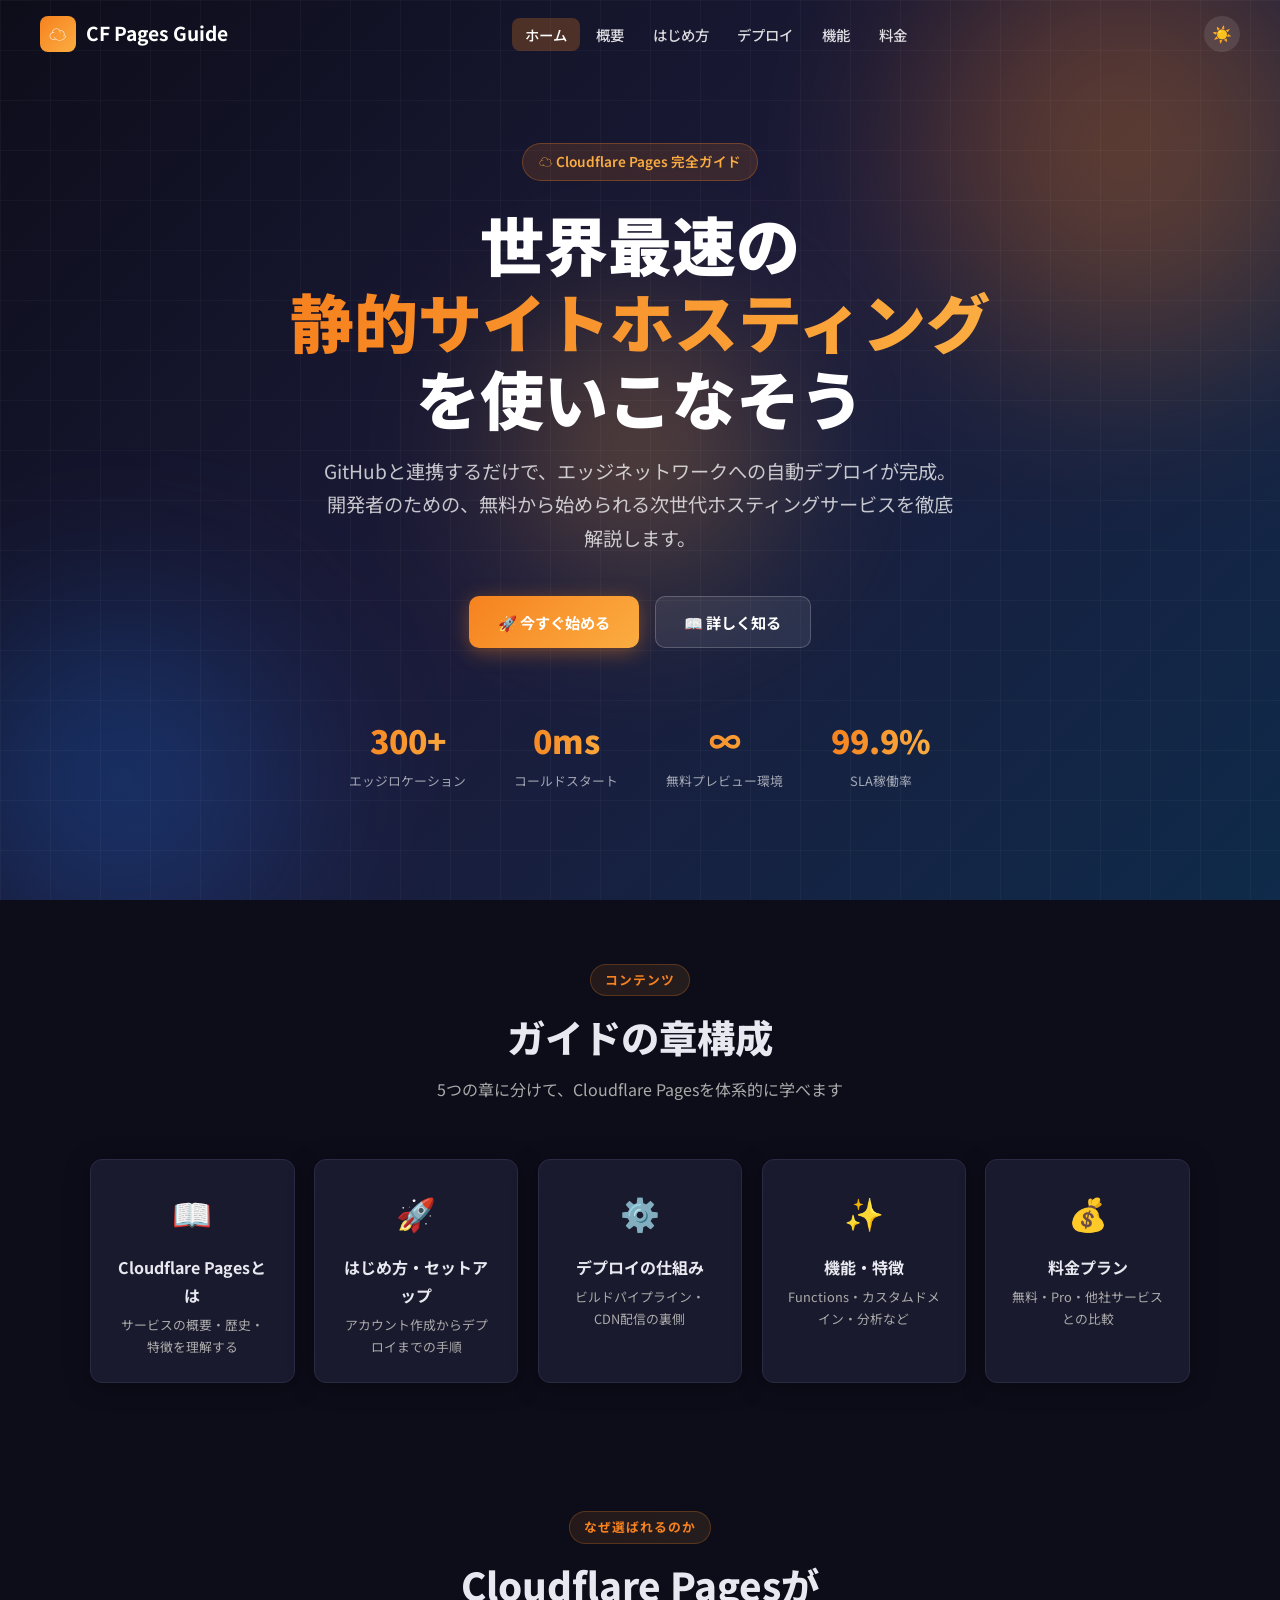
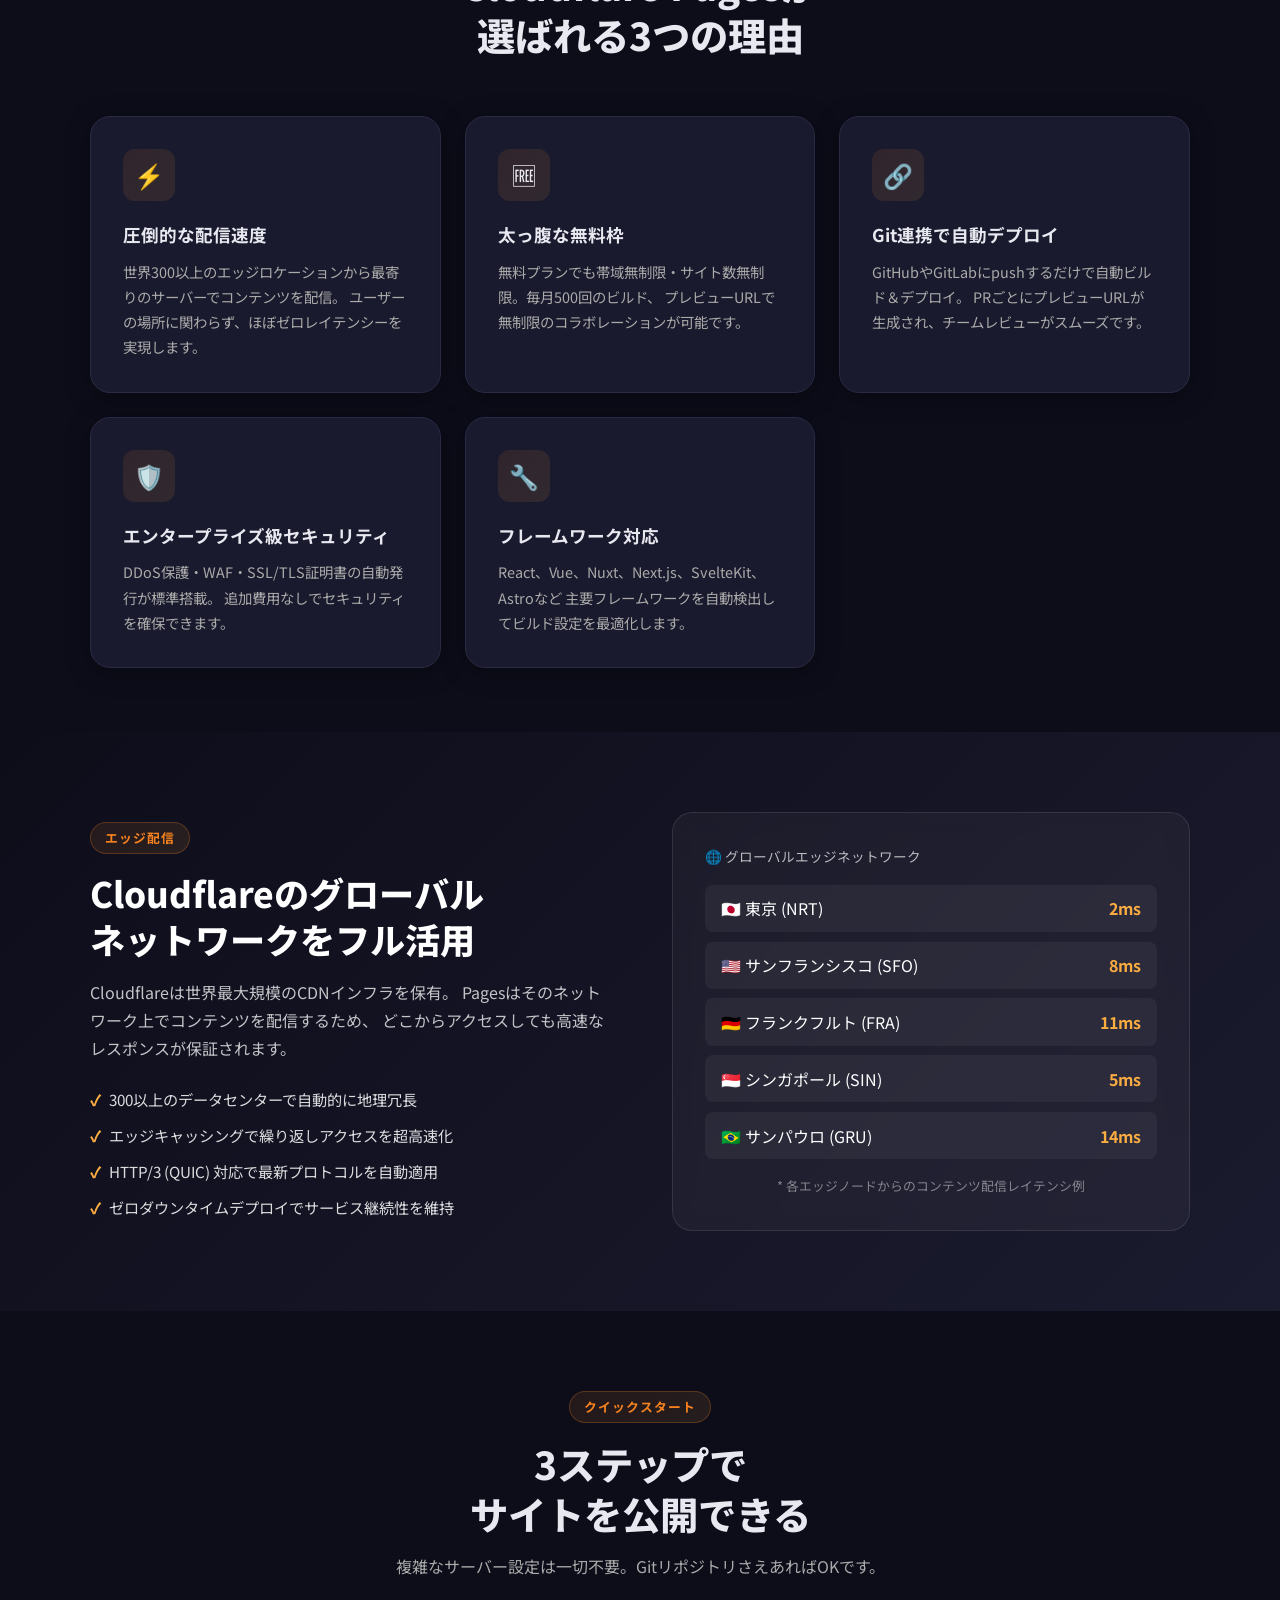
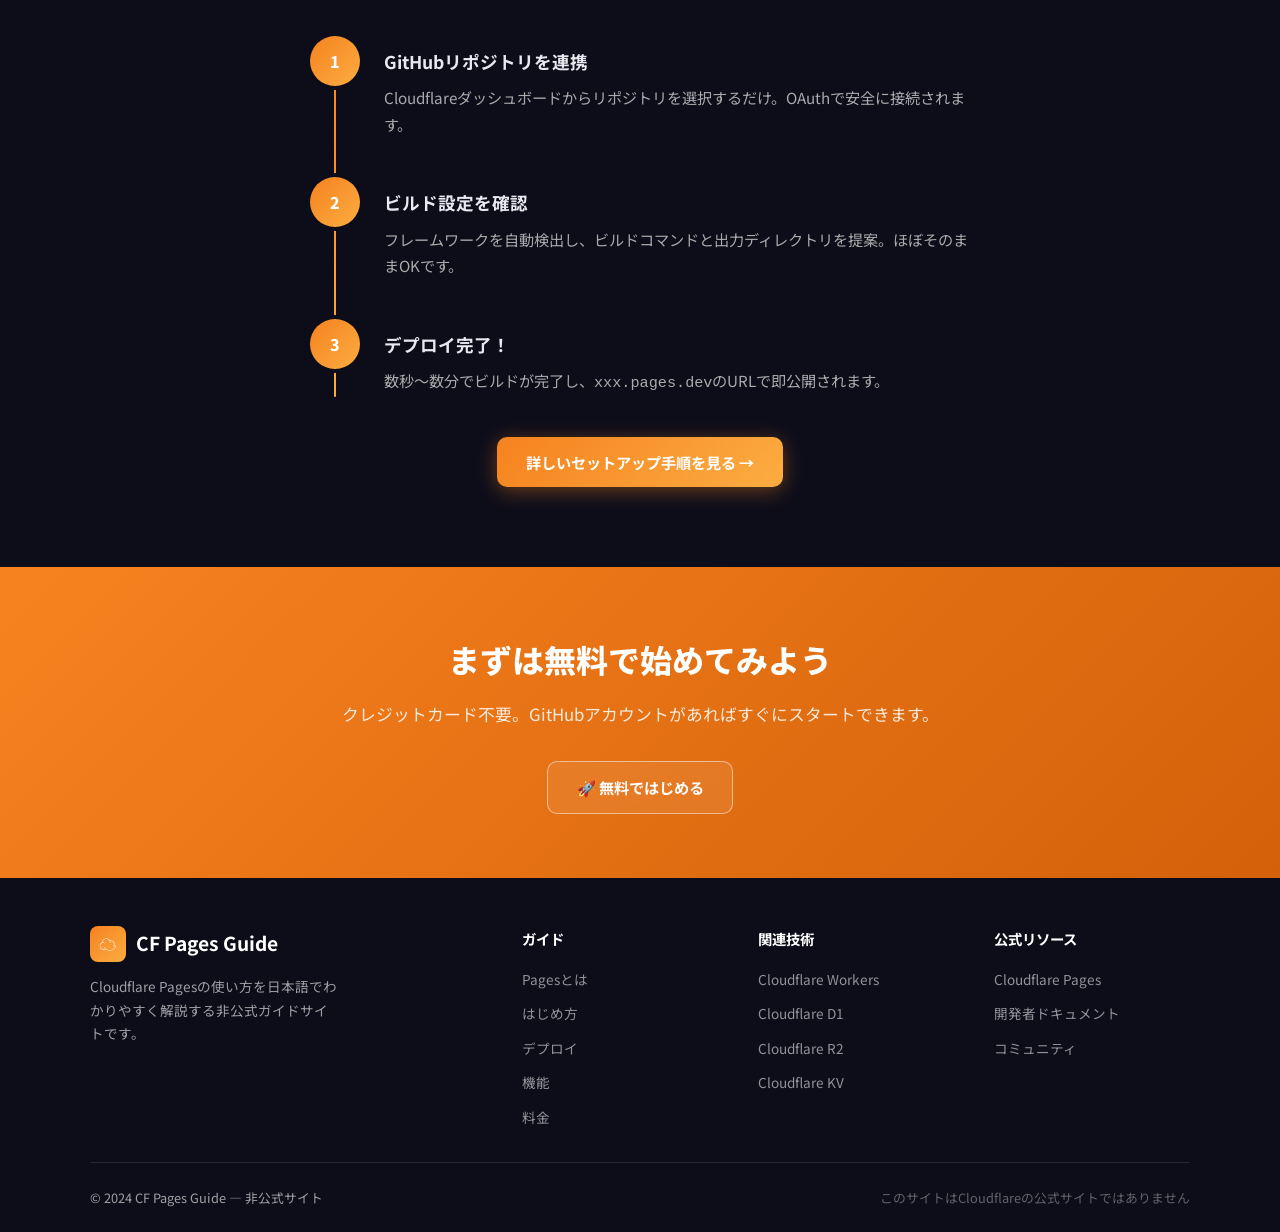
==== index.html @ 69b6e765 "first commit" ====
<!DOCTYPE html>
<html lang="ja" data-theme="dark">
<head>
  <meta charset="UTF-8">
  <meta name="viewport" content="width=device-width, initial-scale=1.0">
  <title>Cloudflare Pages 完全ガイド</title>
  <meta name="description" content="Cloudflare Pagesの仕組み・使い方・料金を日本語でわかりやすく解説する完全ガイド">
  <link rel="preconnect" href="https://fonts.googleapis.com">
  <link rel="preconnect" href="https://fonts.gstatic.com" crossorigin>
  <link href="https://fonts.googleapis.com/css2?family=Noto+Sans+JP:wght@400;500;700;900&display=swap" rel="stylesheet">
  <link rel="stylesheet" href="css/style.css">
</head>
<body>

<div id="progress-bar"></div>

<!-- ===== Navbar ===== -->
<nav class="navbar">
  <div class="navbar-inner">
    <a href="index.html" class="logo">
      <div class="logo-icon">☁️</div>
      CF Pages Guide
    </a>

    <ul class="nav-links">
      <li><a href="index.html">ホーム</a></li>
      <li><a href="pages/what-is.html">概要</a></li>
      <li><a href="pages/getting-started.html">はじめ方</a></li>
      <li><a href="pages/deployment.html">デプロイ</a></li>
      <li><a href="pages/features.html">機能</a></li>
      <li><a href="pages/pricing.html">料金</a></li>
    </ul>

    <div class="nav-actions">
      <button class="theme-toggle" title="テーマ切替">☀️</button>
      <button class="hamburger" aria-label="メニュー">
        <span></span><span></span><span></span>
      </button>
    </div>
  </div>
</nav>

<!-- Mobile Nav -->
<div class="mobile-nav">
  <a href="index.html">🏠 ホーム</a>
  <a href="pages/what-is.html">📖 Cloudflare Pagesとは</a>
  <a href="pages/getting-started.html">🚀 はじめ方・セットアップ</a>
  <a href="pages/deployment.html">⚙️ デプロイの仕組み</a>
  <a href="pages/features.html">✨ 機能・特徴</a>
  <a href="pages/pricing.html">💰 料金プラン</a>
</div>

<!-- ===== Hero ===== -->
<section class="hero">
  <div class="hero-bg">
    <div class="hero-orb hero-orb-1"></div>
    <div class="hero-orb hero-orb-2"></div>
    <div class="hero-orb hero-orb-3"></div>
    <div class="grid-overlay"></div>
  </div>

  <div class="hero-content">
    <div class="hero-badge">☁️ Cloudflare Pages 完全ガイド</div>
    <h1>
      世界最速の<br>
      <span>静的サイトホスティング</span><br>
      を使いこなそう
    </h1>
    <p>
      GitHubと連携するだけで、エッジネットワークへの自動デプロイが完成。
      開発者のための、無料から始められる次世代ホスティングサービスを徹底解説します。
    </p>
    <div class="hero-buttons">
      <a href="pages/getting-started.html" class="btn btn-primary">🚀 今すぐ始める</a>
      <a href="pages/what-is.html" class="btn btn-outline">📖 詳しく知る</a>
    </div>

    <div class="hero-stats">
      <div class="stat">
        <div class="stat-value"><span data-count="300">0</span>+</div>
        <div class="stat-label">エッジロケーション</div>
      </div>
      <div class="stat">
        <div class="stat-value"><span data-count="0">0</span>ms</div>
        <div class="stat-label">コールドスタート</div>
      </div>
      <div class="stat">
        <div class="stat-value">∞</div>
        <div class="stat-label">無料プレビュー環境</div>
      </div>
      <div class="stat">
        <div class="stat-value">99.9%</div>
        <div class="stat-label">SLA稼働率</div>
      </div>
    </div>
  </div>
</section>

<!-- ===== Pages Navigation ===== -->
<section style="background: var(--bg); padding: 4rem 2rem;">
  <div class="container">
    <div class="section-header reveal">
      <div class="section-tag">コンテンツ</div>
      <h2 class="section-title">ガイドの章構成</h2>
      <p class="section-desc">5つの章に分けて、Cloudflare Pagesを体系的に学べます</p>
    </div>

    <div class="pages-grid stagger">
      <a href="pages/what-is.html" class="page-card">
        <div class="page-card-icon">📖</div>
        <h3>Cloudflare Pagesとは</h3>
        <p>サービスの概要・歴史・特徴を理解する</p>
      </a>
      <a href="pages/getting-started.html" class="page-card">
        <div class="page-card-icon">🚀</div>
        <h3>はじめ方・セットアップ</h3>
        <p>アカウント作成からデプロイまでの手順</p>
      </a>
      <a href="pages/deployment.html" class="page-card">
        <div class="page-card-icon">⚙️</div>
        <h3>デプロイの仕組み</h3>
        <p>ビルドパイプライン・CDN配信の裏側</p>
      </a>
      <a href="pages/features.html" class="page-card">
        <div class="page-card-icon">✨</div>
        <h3>機能・特徴</h3>
        <p>Functions・カスタムドメイン・分析など</p>
      </a>
      <a href="pages/pricing.html" class="page-card">
        <div class="page-card-icon">💰</div>
        <h3>料金プラン</h3>
        <p>無料・Pro・他社サービスとの比較</p>
      </a>
    </div>
  </div>
</section>

<!-- ===== Overview Cards ===== -->
<section style="padding: 4rem 2rem;">
  <div class="container">
    <div class="section-header reveal">
      <div class="section-tag">なぜ選ばれるのか</div>
      <h2 class="section-title">Cloudflare Pagesが<br>選ばれる3つの理由</h2>
    </div>

    <div class="overview-grid stagger">
      <div class="overview-card">
        <div class="card-icon">⚡</div>
        <div class="card-title">圧倒的な配信速度</div>
        <p class="card-desc">
          世界300以上のエッジロケーションから最寄りのサーバーでコンテンツを配信。
          ユーザーの場所に関わらず、ほぼゼロレイテンシーを実現します。
        </p>
      </div>
      <div class="overview-card">
        <div class="card-icon">🆓</div>
        <div class="card-title">太っ腹な無料枠</div>
        <p class="card-desc">
          無料プランでも帯域無制限・サイト数無制限。毎月500回のビルド、
          プレビューURLで無制限のコラボレーションが可能です。
        </p>
      </div>
      <div class="overview-card">
        <div class="card-icon">🔗</div>
        <div class="card-title">Git連携で自動デプロイ</div>
        <p class="card-desc">
          GitHubやGitLabにpushするだけで自動ビルド＆デプロイ。
          PRごとにプレビューURLが生成され、チームレビューがスムーズです。
        </p>
      </div>
      <div class="overview-card">
        <div class="card-icon">🛡️</div>
        <div class="card-title">エンタープライズ級セキュリティ</div>
        <p class="card-desc">
          DDoS保護・WAF・SSL/TLS証明書の自動発行が標準搭載。
          追加費用なしでセキュリティを確保できます。
        </p>
      </div>
      <div class="overview-card">
        <div class="card-icon">🔧</div>
        <div class="card-title">フレームワーク対応</div>
        <p class="card-desc">
          React、Vue、Nuxt、Next.js、SvelteKit、Astroなど
          主要フレームワークを自動検出してビルド設定を最適化します。
        </p>
      </div>
      <div class="overview-card">
        <div class="card-icon">🌐</div>
        <div class="card-title">Workers統合</div>
        <p class="card-desc">
          Pages Functionsを使えばサーバーレス関数もエッジで実行可能。
          フルスタックアプリケーションをPages単体で構築できます。
        </p>
      </div>
    </div>
  </div>
</section>

<!-- ===== Feature Highlight ===== -->
<section class="feature-highlight" style="padding: 5rem 2rem;">
  <div class="container">
    <div class="feature-split">
      <div class="feature-text reveal-left">
        <div class="section-tag">エッジ配信</div>
        <h2>Cloudflareのグローバル<br>ネットワークをフル活用</h2>
        <p>
          Cloudflareは世界最大規模のCDNインフラを保有。
          Pagesはそのネットワーク上でコンテンツを配信するため、
          どこからアクセスしても高速なレスポンスが保証されます。
        </p>
        <ul class="feature-list">
          <li>300以上のデータセンターで自動的に地理冗長</li>
          <li>エッジキャッシングで繰り返しアクセスを超高速化</li>
          <li>HTTP/3 (QUIC) 対応で最新プロトコルを自動適用</li>
          <li>ゼロダウンタイムデプロイでサービス継続性を維持</li>
        </ul>
      </div>
      <div class="feature-visual reveal-right">
        <div style="font-size:0.85rem; color:rgba(255,255,255,0.7); margin-bottom:1rem;">
          🌐 グローバルエッジネットワーク
        </div>
        <div style="display:flex; flex-direction:column; gap:0.6rem;">
          <div style="display:flex; justify-content:space-between; align-items:center; background:rgba(255,255,255,0.05); border-radius:8px; padding:0.6rem 1rem;">
            <span style="color:#fff;">🇯🇵 東京 (NRT)</span>
            <span style="color:#fbad41; font-weight:700;">2ms</span>
          </div>
          <div style="display:flex; justify-content:space-between; align-items:center; background:rgba(255,255,255,0.05); border-radius:8px; padding:0.6rem 1rem;">
            <span style="color:#fff;">🇺🇸 サンフランシスコ (SFO)</span>
            <span style="color:#fbad41; font-weight:700;">8ms</span>
          </div>
          <div style="display:flex; justify-content:space-between; align-items:center; background:rgba(255,255,255,0.05); border-radius:8px; padding:0.6rem 1rem;">
            <span style="color:#fff;">🇩🇪 フランクフルト (FRA)</span>
            <span style="color:#fbad41; font-weight:700;">11ms</span>
          </div>
          <div style="display:flex; justify-content:space-between; align-items:center; background:rgba(255,255,255,0.05); border-radius:8px; padding:0.6rem 1rem;">
            <span style="color:#fff;">🇸🇬 シンガポール (SIN)</span>
            <span style="color:#fbad41; font-weight:700;">5ms</span>
          </div>
          <div style="display:flex; justify-content:space-between; align-items:center; background:rgba(255,255,255,0.05); border-radius:8px; padding:0.6rem 1rem;">
            <span style="color:#fff;">🇧🇷 サンパウロ (GRU)</span>
            <span style="color:#fbad41; font-weight:700;">14ms</span>
          </div>
        </div>
        <div style="text-align:center; margin-top:1rem; color:rgba(255,255,255,0.45); font-size:0.8rem;">
          * 各エッジノードからのコンテンツ配信レイテンシ例
        </div>
      </div>
    </div>
  </div>
</section>

<!-- ===== Quick Start Teaser ===== -->
<section style="padding: 5rem 2rem; background: var(--bg);">
  <div class="container">
    <div class="section-header reveal">
      <div class="section-tag">クイックスタート</div>
      <h2 class="section-title">3ステップで<br>サイトを公開できる</h2>
      <p class="section-desc">複雑なサーバー設定は一切不要。GitリポジトリさえあればOKです。</p>
    </div>

    <div class="steps reveal" style="max-width:660px; margin: 0 auto 2.5rem;">
      <div class="step">
        <div class="step-num">1</div>
        <div class="step-content">
          <h3>GitHubリポジトリを連携</h3>
          <p>Cloudflareダッシュボードからリポジトリを選択するだけ。OAuthで安全に接続されます。</p>
        </div>
      </div>
      <div class="step">
        <div class="step-num">2</div>
        <div class="step-content">
          <h3>ビルド設定を確認</h3>
          <p>フレームワークを自動検出し、ビルドコマンドと出力ディレクトリを提案。ほぼそのままOKです。</p>
        </div>
      </div>
      <div class="step">
        <div class="step-num">3</div>
        <div class="step-content">
          <h3>デプロイ完了！</h3>
          <p>数秒〜数分でビルドが完了し、<code>xxx.pages.dev</code>のURLで即公開されます。</p>
        </div>
      </div>
    </div>

    <div style="text-align:center;" class="reveal">
      <a href="pages/getting-started.html" class="btn btn-primary">詳しいセットアップ手順を見る →</a>
    </div>
  </div>
</section>

<!-- ===== CTA ===== -->
<div class="cta-section reveal">
  <h2>まずは無料で始めてみよう</h2>
  <p>クレジットカード不要。GitHubアカウントがあればすぐにスタートできます。</p>
  <a href="pages/getting-started.html" class="btn btn-outline" style="border-color:rgba(255,255,255,0.5);">
    🚀 無料ではじめる
  </a>
</div>

<!-- ===== Footer ===== -->
<footer>
  <div class="footer-inner">
    <div class="footer-grid">
      <div class="footer-brand">
        <a href="index.html" class="logo" style="color:#fff;">
          <div class="logo-icon">☁️</div>
          CF Pages Guide
        </a>
        <p>Cloudflare Pagesの使い方を日本語でわかりやすく解説する非公式ガイドサイトです。</p>
      </div>
      <div class="footer-col">
        <h4>ガイド</h4>
        <ul class="footer-links">
          <li><a href="pages/what-is.html">Pagesとは</a></li>
          <li><a href="pages/getting-started.html">はじめ方</a></li>
          <li><a href="pages/deployment.html">デプロイ</a></li>
          <li><a href="pages/features.html">機能</a></li>
          <li><a href="pages/pricing.html">料金</a></li>
        </ul>
      </div>
      <div class="footer-col">
        <h4>関連技術</h4>
        <ul class="footer-links">
          <li><a href="#">Cloudflare Workers</a></li>
          <li><a href="#">Cloudflare D1</a></li>
          <li><a href="#">Cloudflare R2</a></li>
          <li><a href="#">Cloudflare KV</a></li>
        </ul>
      </div>
      <div class="footer-col">
        <h4>公式リソース</h4>
        <ul class="footer-links">
          <li><a href="https://pages.cloudflare.com" target="_blank" rel="noopener">Cloudflare Pages</a></li>
          <li><a href="https://developers.cloudflare.com/pages/" target="_blank" rel="noopener">開発者ドキュメント</a></li>
          <li><a href="https://community.cloudflare.com" target="_blank" rel="noopener">コミュニティ</a></li>
        </ul>
      </div>
    </div>
    <div class="footer-bottom">
      <span>© 2024 CF Pages Guide — 非公式サイト</span>
      <span class="footer-note">このサイトはCloudflareの公式サイトではありません</span>
    </div>
  </div>
</footer>

<button id="back-to-top" title="トップへ戻る">↑</button>

<script src="js/main.js"></script>
</body>
</html>
---- css/style.css ----
/* ===== CSS Variables ===== */
:root {
  --primary: #f6821f;
  --primary-dark: #d4600a;
  --secondary: #fbad41;
  --cf-blue: #1b1b2f;
  --cf-dark: #0d0d1a;
  --text: #1a1a2e;
  --text-light: #555;
  --bg: #f9f9fc;
  --bg-card: #ffffff;
  --border: #e2e4f0;
  --shadow: 0 4px 24px rgba(0,0,0,0.08);
  --shadow-hover: 0 8px 40px rgba(246,130,31,0.18);
  --radius: 12px;
  --radius-lg: 20px;
  --nav-height: 68px;
  --transition: 0.3s cubic-bezier(0.4,0,0.2,1);
  --font: 'Noto Sans JP', 'Hiragino Kaku Gothic ProN', Meiryo, sans-serif;
  --mono: 'Fira Code', 'Consolas', monospace;
}

[data-theme="dark"] {
  --text: #e8e8f0;
  --text-light: #aaa;
  --bg: #0d0d1a;
  --bg-card: #1a1a2e;
  --border: #2a2a45;
  --shadow: 0 4px 24px rgba(0,0,0,0.35);
  --shadow-hover: 0 8px 40px rgba(246,130,31,0.25);
}

/* ===== Reset & Base ===== */
*, *::before, *::after { box-sizing: border-box; margin: 0; padding: 0; }

html {
  scroll-behavior: smooth;
  font-size: 16px;
}

body {
  font-family: var(--font);
  background: var(--bg);
  color: var(--text);
  line-height: 1.75;
  transition: background var(--transition), color var(--transition);
}

a { color: var(--primary); text-decoration: none; transition: color var(--transition); }
a:hover { color: var(--primary-dark); }

img { max-width: 100%; display: block; }

/* ===== Scroll Progress Bar ===== */
#progress-bar {
  position: fixed;
  top: 0;
  left: 0;
  height: 3px;
  width: 0%;
  background: linear-gradient(90deg, var(--primary), var(--secondary));
  z-index: 9999;
  transition: width 0.1s linear;
}

/* ===== Navigation ===== */
.navbar {
  position: fixed;
  top: 0;
  left: 0;
  right: 0;
  height: var(--nav-height);
  z-index: 1000;
  display: flex;
  align-items: center;
  padding: 0 2rem;
  transition: background var(--transition), box-shadow var(--transition);
}

.navbar.scrolled {
  background: rgba(13,13,26,0.92);
  backdrop-filter: blur(12px);
  box-shadow: 0 2px 20px rgba(0,0,0,0.3);
}

.navbar:not(.scrolled) {
  background: transparent;
}

.navbar-inner {
  max-width: 1200px;
  width: 100%;
  margin: 0 auto;
  display: flex;
  align-items: center;
  justify-content: space-between;
}

.logo {
  display: flex;
  align-items: center;
  gap: 10px;
  font-size: 1.2rem;
  font-weight: 700;
  color: #fff;
  text-decoration: none;
}

.logo-icon {
  width: 36px;
  height: 36px;
  background: linear-gradient(135deg, var(--primary), var(--secondary));
  border-radius: 8px;
  display: flex;
  align-items: center;
  justify-content: center;
  font-size: 1.1rem;
}

.nav-links {
  display: flex;
  gap: 0.2rem;
  list-style: none;
  align-items: center;
}

.nav-links a {
  color: rgba(255,255,255,0.85);
  padding: 0.4rem 0.8rem;
  border-radius: 8px;
  font-size: 0.9rem;
  font-weight: 500;
  transition: all var(--transition);
  white-space: nowrap;
}

.nav-links a:hover,
.nav-links a.active {
  color: #fff;
  background: rgba(246,130,31,0.25);
}

.nav-actions {
  display: flex;
  align-items: center;
  gap: 0.8rem;
}

.theme-toggle {
  background: rgba(255,255,255,0.1);
  border: none;
  color: #fff;
  width: 36px;
  height: 36px;
  border-radius: 50%;
  cursor: pointer;
  font-size: 1rem;
  transition: background var(--transition);
  display: flex;
  align-items: center;
  justify-content: center;
}

.theme-toggle:hover { background: rgba(255,255,255,0.2); }

.hamburger {
  display: none;
  flex-direction: column;
  gap: 5px;
  background: none;
  border: none;
  cursor: pointer;
  padding: 4px;
}

.hamburger span {
  display: block;
  width: 24px;
  height: 2px;
  background: #fff;
  border-radius: 2px;
  transition: all var(--transition);
}

.hamburger.open span:nth-child(1) { transform: rotate(45deg) translate(5px, 5px); }
.hamburger.open span:nth-child(2) { opacity: 0; }
.hamburger.open span:nth-child(3) { transform: rotate(-45deg) translate(5px, -5px); }

/* ===== Mobile Nav Overlay ===== */
.mobile-nav {
  display: none;
  position: fixed;
  top: var(--nav-height);
  left: 0;
  right: 0;
  bottom: 0;
  background: rgba(13,13,26,0.97);
  z-index: 999;
  flex-direction: column;
  align-items: center;
  justify-content: center;
  gap: 1rem;
  opacity: 0;
  pointer-events: none;
  transition: opacity var(--transition);
}

.mobile-nav.open {
  display: flex;
  opacity: 1;
  pointer-events: all;
}

.mobile-nav a {
  color: #fff;
  font-size: 1.3rem;
  font-weight: 600;
  padding: 0.6rem 1.5rem;
  border-radius: 10px;
  transition: background var(--transition);
}

.mobile-nav a:hover { background: rgba(246,130,31,0.2); }

/* ===== Hero Section ===== */
.hero {
  min-height: 100vh;
  background: linear-gradient(135deg, #0d0d1a 0%, #1b1b3a 50%, #0f2a4a 100%);
  display: flex;
  align-items: center;
  justify-content: center;
  position: relative;
  overflow: hidden;
  padding: calc(var(--nav-height) + 2rem) 2rem 4rem;
}

.hero-bg {
  position: absolute;
  inset: 0;
  overflow: hidden;
}

.hero-orb {
  position: absolute;
  border-radius: 50%;
  filter: blur(80px);
  opacity: 0.4;
  animation: float 8s ease-in-out infinite;
}

.hero-orb-1 {
  width: 500px;
  height: 500px;
  background: radial-gradient(circle, #f6821f, transparent);
  top: -100px;
  right: -100px;
  animation-delay: 0s;
}

.hero-orb-2 {
  width: 400px;
  height: 400px;
  background: radial-gradient(circle, #1a6bdb, transparent);
  bottom: -80px;
  left: -80px;
  animation-delay: -3s;
}

.hero-orb-3 {
  width: 300px;
  height: 300px;
  background: radial-gradient(circle, #fbad41, transparent);
  top: 50%;
  left: 50%;
  transform: translate(-50%, -50%);
  animation-delay: -6s;
}

@keyframes float {
  0%, 100% { transform: translate(0, 0) scale(1); }
  33% { transform: translate(30px, -20px) scale(1.05); }
  66% { transform: translate(-20px, 15px) scale(0.97); }
}

.grid-overlay {
  position: absolute;
  inset: 0;
  background-image:
    linear-gradient(rgba(255,255,255,0.03) 1px, transparent 1px),
    linear-gradient(90deg, rgba(255,255,255,0.03) 1px, transparent 1px);
  background-size: 50px 50px;
}

.hero-content {
  position: relative;
  z-index: 1;
  text-align: center;
  max-width: 900px;
}

.hero-badge {
  display: inline-flex;
  align-items: center;
  gap: 6px;
  background: rgba(246,130,31,0.15);
  border: 1px solid rgba(246,130,31,0.3);
  color: var(--secondary);
  padding: 6px 16px;
  border-radius: 999px;
  font-size: 0.85rem;
  font-weight: 600;
  margin-bottom: 1.5rem;
  animation: fadeInDown 0.6s ease both;
}

.hero h1 {
  font-size: clamp(2.2rem, 6vw, 4rem);
  font-weight: 900;
  color: #fff;
  line-height: 1.2;
  margin-bottom: 1.2rem;
  animation: fadeInUp 0.7s ease 0.1s both;
}

.hero h1 span {
  background: linear-gradient(90deg, var(--primary), var(--secondary));
  -webkit-background-clip: text;
  -webkit-text-fill-color: transparent;
  background-clip: text;
}

.hero p {
  font-size: clamp(1rem, 2.5vw, 1.2rem);
  color: rgba(255,255,255,0.75);
  max-width: 640px;
  margin: 0 auto 2.5rem;
  animation: fadeInUp 0.7s ease 0.2s both;
}

.hero-buttons {
  display: flex;
  gap: 1rem;
  justify-content: center;
  flex-wrap: wrap;
  animation: fadeInUp 0.7s ease 0.3s both;
}

.btn {
  display: inline-flex;
  align-items: center;
  gap: 8px;
  padding: 0.75rem 1.8rem;
  border-radius: 10px;
  font-weight: 700;
  font-size: 0.95rem;
  cursor: pointer;
  transition: all var(--transition);
  border: none;
  font-family: var(--font);
}

.btn-primary {
  background: linear-gradient(135deg, var(--primary), var(--secondary));
  color: #fff;
  box-shadow: 0 4px 20px rgba(246,130,31,0.4);
}

.btn-primary:hover {
  transform: translateY(-2px);
  box-shadow: 0 8px 30px rgba(246,130,31,0.5);
  color: #fff;
}

.btn-outline {
  background: rgba(255,255,255,0.08);
  color: #fff;
  border: 1px solid rgba(255,255,255,0.2);
  backdrop-filter: blur(10px);
}

.btn-outline:hover {
  background: rgba(255,255,255,0.15);
  transform: translateY(-2px);
  color: #fff;
}

.hero-stats {
  display: flex;
  justify-content: center;
  gap: 3rem;
  margin-top: 4rem;
  animation: fadeInUp 0.7s ease 0.5s both;
}

.stat {
  text-align: center;
}

.stat-value {
  font-size: 2rem;
  font-weight: 900;
  color: var(--primary);
  background: linear-gradient(90deg, var(--primary), var(--secondary));
  -webkit-background-clip: text;
  -webkit-text-fill-color: transparent;
  background-clip: text;
}

.stat-label {
  font-size: 0.8rem;
  color: rgba(255,255,255,0.6);
  margin-top: 2px;
}

/* ===== Section Commons ===== */
section { padding: 5rem 2rem; }

.container {
  max-width: 1100px;
  margin: 0 auto;
}

.section-header {
  text-align: center;
  margin-bottom: 3.5rem;
}

.section-tag {
  display: inline-block;
  background: linear-gradient(135deg, rgba(246,130,31,0.1), rgba(251,173,65,0.1));
  color: var(--primary);
  border: 1px solid rgba(246,130,31,0.25);
  padding: 4px 14px;
  border-radius: 999px;
  font-size: 0.8rem;
  font-weight: 700;
  text-transform: uppercase;
  letter-spacing: 0.08em;
  margin-bottom: 1rem;
}

.section-title {
  font-size: clamp(1.6rem, 4vw, 2.4rem);
  font-weight: 800;
  margin-bottom: 0.8rem;
  line-height: 1.3;
}

.section-desc {
  color: var(--text-light);
  font-size: 1rem;
  max-width: 560px;
  margin: 0 auto;
}

/* ===== Overview Cards (TOP) ===== */
.overview-grid {
  display: grid;
  grid-template-columns: repeat(auto-fit, minmax(280px, 1fr));
  gap: 1.5rem;
}

.overview-card {
  background: var(--bg-card);
  border: 1px solid var(--border);
  border-radius: var(--radius-lg);
  padding: 2rem;
  box-shadow: var(--shadow);
  transition: all var(--transition);
  position: relative;
  overflow: hidden;
}

.overview-card::before {
  content: '';
  position: absolute;
  top: 0;
  left: 0;
  right: 0;
  height: 3px;
  background: linear-gradient(90deg, var(--primary), var(--secondary));
  transform: scaleX(0);
  transition: transform var(--transition);
}

.overview-card:hover {
  transform: translateY(-4px);
  box-shadow: var(--shadow-hover);
  border-color: rgba(246,130,31,0.3);
}

.overview-card:hover::before { transform: scaleX(1); }

.card-icon {
  width: 52px;
  height: 52px;
  border-radius: 12px;
  display: flex;
  align-items: center;
  justify-content: center;
  font-size: 1.5rem;
  margin-bottom: 1.2rem;
  background: linear-gradient(135deg, rgba(246,130,31,0.1), rgba(251,173,65,0.1));
}

.card-title { font-size: 1.1rem; font-weight: 700; margin-bottom: 0.5rem; }
.card-desc { color: var(--text-light); font-size: 0.9rem; }

/* ===== Feature Highlight Section ===== */
.feature-highlight {
  background: linear-gradient(135deg, var(--cf-dark), var(--cf-blue));
  color: #fff;
}

.feature-split {
  display: grid;
  grid-template-columns: 1fr 1fr;
  gap: 4rem;
  align-items: center;
}

.feature-split.reverse { direction: rtl; }
.feature-split.reverse > * { direction: ltr; }

.feature-text h2 {
  font-size: clamp(1.5rem, 3.5vw, 2.2rem);
  font-weight: 800;
  margin-bottom: 1rem;
  line-height: 1.3;
}

.feature-text p { color: rgba(255,255,255,0.75); margin-bottom: 1.5rem; }

.feature-list {
  list-style: none;
  display: flex;
  flex-direction: column;
  gap: 0.6rem;
}

.feature-list li {
  display: flex;
  align-items: center;
  gap: 8px;
  color: rgba(255,255,255,0.85);
  font-size: 0.95rem;
}

.feature-list li::before {
  content: '✓';
  color: var(--secondary);
  font-weight: 900;
  flex-shrink: 0;
}

.feature-visual {
  background: rgba(255,255,255,0.04);
  border: 1px solid rgba(255,255,255,0.1);
  border-radius: var(--radius-lg);
  padding: 2rem;
  backdrop-filter: blur(10px);
}

/* ===== Pages Navigation Cards ===== */
.pages-grid {
  display: grid;
  grid-template-columns: repeat(auto-fit, minmax(200px, 1fr));
  gap: 1.2rem;
}

.page-card {
  background: var(--bg-card);
  border: 1px solid var(--border);
  border-radius: var(--radius);
  padding: 1.5rem;
  text-align: center;
  transition: all var(--transition);
  box-shadow: var(--shadow);
  text-decoration: none;
  color: var(--text);
  display: block;
}

.page-card:hover {
  transform: translateY(-4px);
  border-color: var(--primary);
  box-shadow: var(--shadow-hover);
  color: var(--text);
}

.page-card-icon {
  font-size: 2rem;
  margin-bottom: 0.8rem;
}

.page-card h3 { font-size: 1rem; font-weight: 700; margin-bottom: 0.3rem; }
.page-card p { font-size: 0.8rem; color: var(--text-light); }

/* ===== Code Block ===== */
.code-block {
  background: #0d0d1a;
  border: 1px solid #2a2a45;
  border-radius: var(--radius);
  overflow: hidden;
  font-family: var(--mono);
  font-size: 0.88rem;
}

.code-header {
  background: #1a1a2e;
  padding: 0.6rem 1rem;
  display: flex;
  align-items: center;
  gap: 0.5rem;
  border-bottom: 1px solid #2a2a45;
}

.code-dot {
  width: 12px;
  height: 12px;
  border-radius: 50%;
}

.code-dot:nth-child(1) { background: #ff5f57; }
.code-dot:nth-child(2) { background: #ffbd2e; }
.code-dot:nth-child(3) { background: #28ca42; }

.code-filename {
  color: rgba(255,255,255,0.5);
  font-size: 0.8rem;
  margin-left: auto;
}

.code-body {
  padding: 1.2rem 1.4rem;
  overflow-x: auto;
  line-height: 1.8;
}

.code-body pre { margin: 0; }

.c-comment { color: #6a9955; }
.c-string  { color: #ce9178; }
.c-keyword { color: #569cd6; }
.c-value   { color: #b5cea8; }
.c-prop    { color: #9cdcfe; }
.c-orange  { color: var(--secondary); }

/* ===== Steps / Timeline ===== */
.steps {
  display: flex;
  flex-direction: column;
  gap: 0;
  position: relative;
}

.steps::before {
  content: '';
  position: absolute;
  left: 24px;
  top: 0;
  bottom: 0;
  width: 2px;
  background: linear-gradient(180deg, var(--primary), var(--secondary));
  border-radius: 2px;
}

.step {
  display: flex;
  gap: 1.5rem;
  padding-bottom: 2.5rem;
  position: relative;
}

.step:last-child { padding-bottom: 0; }

.step-num {
  width: 50px;
  height: 50px;
  background: linear-gradient(135deg, var(--primary), var(--secondary));
  color: #fff;
  font-weight: 800;
  font-size: 1rem;
  border-radius: 50%;
  display: flex;
  align-items: center;
  justify-content: center;
  flex-shrink: 0;
  position: relative;
  z-index: 1;
  box-shadow: 0 0 0 4px var(--bg);
}

.step-content {
  flex: 1;
  padding-top: 0.7rem;
}

.step-content h3 { font-size: 1.1rem; font-weight: 700; margin-bottom: 0.4rem; }
.step-content p { color: var(--text-light); font-size: 0.95rem; }

/* ===== Comparison Table ===== */
.compare-table {
  width: 100%;
  border-collapse: collapse;
  border-radius: var(--radius);
  overflow: hidden;
  box-shadow: var(--shadow);
}

.compare-table th {
  background: linear-gradient(135deg, var(--cf-dark), var(--cf-blue));
  color: #fff;
  padding: 1rem 1.2rem;
  text-align: center;
  font-weight: 700;
}

.compare-table th:first-child { text-align: left; }

.compare-table td {
  padding: 0.9rem 1.2rem;
  border-bottom: 1px solid var(--border);
  background: var(--bg-card);
  text-align: center;
}

.compare-table td:first-child {
  text-align: left;
  font-weight: 600;
}

.compare-table tr:last-child td { border-bottom: none; }
.compare-table tr:hover td { background: rgba(246,130,31,0.04); }

.check { color: #22c55e; font-size: 1.1rem; }
.cross { color: #ef4444; font-size: 1.1rem; }

/* ===== Pricing Cards ===== */
.pricing-grid {
  display: grid;
  grid-template-columns: repeat(auto-fit, minmax(280px, 1fr));
  gap: 1.5rem;
  align-items: start;
}

.pricing-card {
  background: var(--bg-card);
  border: 1px solid var(--border);
  border-radius: var(--radius-lg);
  padding: 2rem;
  box-shadow: var(--shadow);
  transition: all var(--transition);
  position: relative;
}

.pricing-card.featured {
  border-color: var(--primary);
  box-shadow: 0 0 0 2px rgba(246,130,31,0.2), var(--shadow-hover);
  transform: scale(1.02);
}

.pricing-card:hover { transform: translateY(-4px) scale(1.01); box-shadow: var(--shadow-hover); }
.pricing-card.featured:hover { transform: translateY(-4px) scale(1.03); }

.pricing-badge {
  position: absolute;
  top: -12px;
  left: 50%;
  transform: translateX(-50%);
  background: linear-gradient(135deg, var(--primary), var(--secondary));
  color: #fff;
  font-size: 0.75rem;
  font-weight: 700;
  padding: 4px 14px;
  border-radius: 999px;
  white-space: nowrap;
}

.pricing-name { font-size: 1.2rem; font-weight: 800; margin-bottom: 0.3rem; }
.pricing-desc { color: var(--text-light); font-size: 0.85rem; margin-bottom: 1.2rem; }

.pricing-price {
  font-size: 2.4rem;
  font-weight: 900;
  color: var(--primary);
  line-height: 1;
  margin-bottom: 0.2rem;
}

.pricing-price small { font-size: 1rem; color: var(--text-light); font-weight: 400; }
.pricing-period { font-size: 0.8rem; color: var(--text-light); margin-bottom: 1.5rem; }

.pricing-features {
  list-style: none;
  display: flex;
  flex-direction: column;
  gap: 0.7rem;
  margin-bottom: 1.5rem;
}

.pricing-features li {
  display: flex;
  align-items: flex-start;
  gap: 8px;
  font-size: 0.9rem;
}

.pricing-features li::before {
  content: '✓';
  color: #22c55e;
  font-weight: 700;
  flex-shrink: 0;
  margin-top: 1px;
}

.pricing-features li.unavail { color: var(--text-light); }
.pricing-features li.unavail::before { content: '–'; color: var(--text-light); }

/* ===== Info Box ===== */
.info-box {
  background: rgba(246,130,31,0.08);
  border-left: 4px solid var(--primary);
  border-radius: 0 var(--radius) var(--radius) 0;
  padding: 1rem 1.5rem;
  margin: 1.5rem 0;
}

.info-box.blue {
  background: rgba(26,107,219,0.08);
  border-color: #1a6bdb;
}

.info-box.green {
  background: rgba(34,197,94,0.08);
  border-color: #22c55e;
}

.info-box-title { font-weight: 700; margin-bottom: 0.3rem; }

/* ===== Tab Component ===== */
.tabs { margin: 2rem 0; }

.tab-list {
  display: flex;
  gap: 0.3rem;
  border-bottom: 2px solid var(--border);
  margin-bottom: 1.5rem;
  overflow-x: auto;
  scrollbar-width: none;
}

.tab-btn {
  background: none;
  border: none;
  padding: 0.6rem 1.2rem;
  font-family: var(--font);
  font-size: 0.9rem;
  font-weight: 600;
  color: var(--text-light);
  cursor: pointer;
  border-bottom: 2px solid transparent;
  margin-bottom: -2px;
  transition: all var(--transition);
  white-space: nowrap;
}

.tab-btn.active, .tab-btn:hover {
  color: var(--primary);
  border-bottom-color: var(--primary);
}

.tab-panel { display: none; }
.tab-panel.active { display: block; }

/* ===== Accordion ===== */
.accordion { display: flex; flex-direction: column; gap: 0.5rem; }

.accordion-item {
  background: var(--bg-card);
  border: 1px solid var(--border);
  border-radius: var(--radius);
  overflow: hidden;
}

.accordion-header {
  width: 100%;
  background: none;
  border: none;
  padding: 1rem 1.2rem;
  text-align: left;
  font-family: var(--font);
  font-size: 0.95rem;
  font-weight: 600;
  color: var(--text);
  cursor: pointer;
  display: flex;
  align-items: center;
  justify-content: space-between;
  transition: background var(--transition);
}

.accordion-header:hover { background: rgba(246,130,31,0.05); }

.accordion-icon {
  transition: transform var(--transition);
  color: var(--primary);
  flex-shrink: 0;
}

.accordion-item.open .accordion-icon { transform: rotate(180deg); }

.accordion-body {
  max-height: 0;
  overflow: hidden;
  transition: max-height 0.4s ease;
}

.accordion-body-inner {
  padding: 0 1.2rem 1rem;
  color: var(--text-light);
  font-size: 0.9rem;
}

/* ===== Breadcrumb ===== */
.breadcrumb {
  display: flex;
  align-items: center;
  gap: 0.5rem;
  font-size: 0.85rem;
  color: var(--text-light);
  margin-bottom: 1.5rem;
  flex-wrap: wrap;
}

.breadcrumb a { color: var(--text-light); }
.breadcrumb a:hover { color: var(--primary); }
.breadcrumb-sep { color: var(--border); }
.breadcrumb-current { color: var(--text); font-weight: 600; }

/* ===== Page Hero (Inner Pages) ===== */
.page-hero {
  background: linear-gradient(135deg, #0d0d1a 0%, #1b1b3a 100%);
  padding: calc(var(--nav-height) + 3rem) 2rem 3.5rem;
  text-align: center;
  position: relative;
  overflow: hidden;
}

.page-hero::after {
  content: '';
  position: absolute;
  inset: 0;
  background-image:
    linear-gradient(rgba(255,255,255,0.02) 1px, transparent 1px),
    linear-gradient(90deg, rgba(255,255,255,0.02) 1px, transparent 1px);
  background-size: 40px 40px;
}

.page-hero-inner {
  position: relative;
  z-index: 1;
  max-width: 700px;
  margin: 0 auto;
}

.page-hero-icon {
  font-size: 3rem;
  margin-bottom: 1rem;
  display: block;
}

.page-hero h1 {
  font-size: clamp(1.8rem, 4vw, 2.8rem);
  font-weight: 900;
  color: #fff;
  margin-bottom: 0.8rem;
  line-height: 1.25;
}

.page-hero p { color: rgba(255,255,255,0.7); font-size: 1.05rem; }

/* ===== Content Layout ===== */
.content-layout {
  display: grid;
  grid-template-columns: 250px 1fr;
  gap: 2.5rem;
  align-items: start;
  max-width: 1100px;
  margin: 0 auto;
  padding: 3rem 2rem;
}

.sidebar {
  position: sticky;
  top: calc(var(--nav-height) + 1.5rem);
}

.sidebar-nav {
  background: var(--bg-card);
  border: 1px solid var(--border);
  border-radius: var(--radius);
  padding: 1.2rem;
}

.sidebar-title {
  font-size: 0.75rem;
  font-weight: 700;
  text-transform: uppercase;
  letter-spacing: 0.1em;
  color: var(--text-light);
  margin-bottom: 0.8rem;
}

.sidebar-links {
  list-style: none;
  display: flex;
  flex-direction: column;
  gap: 0.2rem;
}

.sidebar-links a {
  display: block;
  padding: 0.4rem 0.8rem;
  border-radius: 6px;
  color: var(--text-light);
  font-size: 0.88rem;
  transition: all var(--transition);
}

.sidebar-links a:hover,
.sidebar-links a.active {
  background: rgba(246,130,31,0.1);
  color: var(--primary);
}

.main-content h2 {
  font-size: 1.5rem;
  font-weight: 800;
  margin: 2.5rem 0 1rem;
  padding-top: 0.5rem;
}

.main-content h2:first-child { margin-top: 0; }

.main-content h3 {
  font-size: 1.15rem;
  font-weight: 700;
  margin: 1.8rem 0 0.7rem;
  color: var(--primary);
}

.main-content p { margin-bottom: 1rem; color: var(--text); font-size: 0.95rem; }
.main-content ul, .main-content ol {
  margin: 0.5rem 0 1rem 1.5rem;
  color: var(--text);
  font-size: 0.95rem;
}
.main-content li { margin-bottom: 0.3rem; }

/* ===== Tag ===== */
.tag {
  display: inline-block;
  padding: 2px 8px;
  border-radius: 4px;
  font-size: 0.78rem;
  font-weight: 700;
  margin-right: 4px;
}
.tag-orange { background: rgba(246,130,31,0.15); color: var(--primary); }
.tag-blue { background: rgba(26,107,219,0.15); color: #1a6bdb; }
.tag-green { background: rgba(34,197,94,0.15); color: #16a34a; }

/* ===== Gradient Text ===== */
.gradient-text {
  background: linear-gradient(90deg, var(--primary), var(--secondary));
  -webkit-background-clip: text;
  -webkit-text-fill-color: transparent;
  background-clip: text;
}

/* ===== CTA Section ===== */
.cta-section {
  background: linear-gradient(135deg, var(--primary), var(--primary-dark));
  padding: 4rem 2rem;
  text-align: center;
  color: #fff;
}

.cta-section h2 { font-size: 2rem; font-weight: 800; margin-bottom: 0.8rem; }
.cta-section p { opacity: 0.85; margin-bottom: 2rem; font-size: 1.05rem; }

/* ===== Footer ===== */
footer {
  background: #0d0d1a;
  color: rgba(255,255,255,0.6);
  padding: 3rem 2rem 1.5rem;
}

.footer-inner {
  max-width: 1100px;
  margin: 0 auto;
}

.footer-grid {
  display: grid;
  grid-template-columns: 2fr 1fr 1fr 1fr;
  gap: 2.5rem;
  padding-bottom: 2rem;
  border-bottom: 1px solid rgba(255,255,255,0.1);
}

.footer-brand p { font-size: 0.85rem; margin-top: 0.8rem; max-width: 250px; }

.footer-col h4 {
  color: #fff;
  font-weight: 700;
  font-size: 0.9rem;
  margin-bottom: 0.8rem;
}

.footer-links {
  list-style: none;
  display: flex;
  flex-direction: column;
  gap: 0.4rem;
}

.footer-links a {
  color: rgba(255,255,255,0.55);
  font-size: 0.85rem;
  transition: color var(--transition);
}

.footer-links a:hover { color: var(--primary); }

.footer-bottom {
  display: flex;
  justify-content: space-between;
  align-items: center;
  padding-top: 1.5rem;
  font-size: 0.8rem;
  flex-wrap: wrap;
  gap: 0.5rem;
}

.footer-note { color: rgba(255,255,255,0.35); }

/* ===== Scroll Animations ===== */
.reveal {
  opacity: 0;
  transform: translateY(30px);
  transition: opacity 0.6s ease, transform 0.6s ease;
}

.reveal.visible {
  opacity: 1;
  transform: translateY(0);
}

.reveal-left {
  opacity: 0;
  transform: translateX(-30px);
  transition: opacity 0.6s ease, transform 0.6s ease;
}

.reveal-left.visible {
  opacity: 1;
  transform: translateX(0);
}

.reveal-right {
  opacity: 0;
  transform: translateX(30px);
  transition: opacity 0.6s ease, transform 0.6s ease;
}

.reveal-right.visible {
  opacity: 1;
  transform: translateX(0);
}

/* Staggered children */
.stagger > * { opacity: 0; transform: translateY(20px); transition: opacity 0.5s ease, transform 0.5s ease; }
.stagger.visible > *:nth-child(1) { opacity:1; transform:none; transition-delay:0.05s; }
.stagger.visible > *:nth-child(2) { opacity:1; transform:none; transition-delay:0.15s; }
.stagger.visible > *:nth-child(3) { opacity:1; transform:none; transition-delay:0.25s; }
.stagger.visible > *:nth-child(4) { opacity:1; transform:none; transition-delay:0.35s; }
.stagger.visible > *:nth-child(5) { opacity:1; transform:none; transition-delay:0.45s; }

/* ===== Keyframes ===== */
@keyframes fadeInUp {
  from { opacity: 0; transform: translateY(20px); }
  to   { opacity: 1; transform: translateY(0); }
}

@keyframes fadeInDown {
  from { opacity: 0; transform: translateY(-15px); }
  to   { opacity: 1; transform: translateY(0); }
}

@keyframes pulse {
  0%, 100% { box-shadow: 0 0 0 0 rgba(246,130,31,0.4); }
  50%       { box-shadow: 0 0 0 10px rgba(246,130,31,0); }
}

/* ===== Back to Top ===== */
#back-to-top {
  position: fixed;
  bottom: 2rem;
  right: 2rem;
  width: 44px;
  height: 44px;
  background: linear-gradient(135deg, var(--primary), var(--secondary));
  color: #fff;
  border: none;
  border-radius: 50%;
  cursor: pointer;
  font-size: 1.1rem;
  display: flex;
  align-items: center;
  justify-content: center;
  opacity: 0;
  transform: translateY(20px);
  transition: all var(--transition);
  z-index: 900;
  box-shadow: 0 4px 15px rgba(246,130,31,0.4);
}

#back-to-top.visible {
  opacity: 1;
  transform: translateY(0);
}

#back-to-top:hover { transform: translateY(-3px); }

/* ===== Next/Prev Navigation ===== */
.page-nav {
  display: grid;
  grid-template-columns: 1fr 1fr;
  gap: 1rem;
  margin-top: 3rem;
  padding-top: 2rem;
  border-top: 1px solid var(--border);
}

.page-nav-item {
  background: var(--bg-card);
  border: 1px solid var(--border);
  border-radius: var(--radius);
  padding: 1rem 1.2rem;
  transition: all var(--transition);
  color: var(--text);
  text-decoration: none;
}

.page-nav-item:hover {
  border-color: var(--primary);
  box-shadow: var(--shadow-hover);
  color: var(--text);
}

.page-nav-item.next { text-align: right; }

.page-nav-label { font-size: 0.75rem; color: var(--text-light); margin-bottom: 0.2rem; }
.page-nav-title { font-weight: 700; font-size: 0.95rem; }

/* ===== Responsive ===== */
@media (max-width: 900px) {
  .nav-links { display: none; }
  .hamburger { display: flex; }

  .feature-split { grid-template-columns: 1fr; gap: 2rem; }
  .feature-split.reverse { direction: ltr; }

  .content-layout { grid-template-columns: 1fr; }
  .sidebar { position: static; }
  .sidebar-nav { display: none; }

  .footer-grid { grid-template-columns: 1fr 1fr; }
}

@media (max-width: 640px) {
  section { padding: 3.5rem 1.2rem; }

  .hero-stats { gap: 1.5rem; flex-wrap: wrap; }

  .overview-grid { grid-template-columns: 1fr; }
  .pages-grid { grid-template-columns: repeat(2, 1fr); }

  .footer-grid { grid-template-columns: 1fr; }
  .footer-bottom { flex-direction: column; text-align: center; }

  .page-nav { grid-template-columns: 1fr; }
  .page-nav-item.next { text-align: left; }

  .compare-table { font-size: 0.85rem; }
  .compare-table th, .compare-table td { padding: 0.6rem 0.7rem; }
}
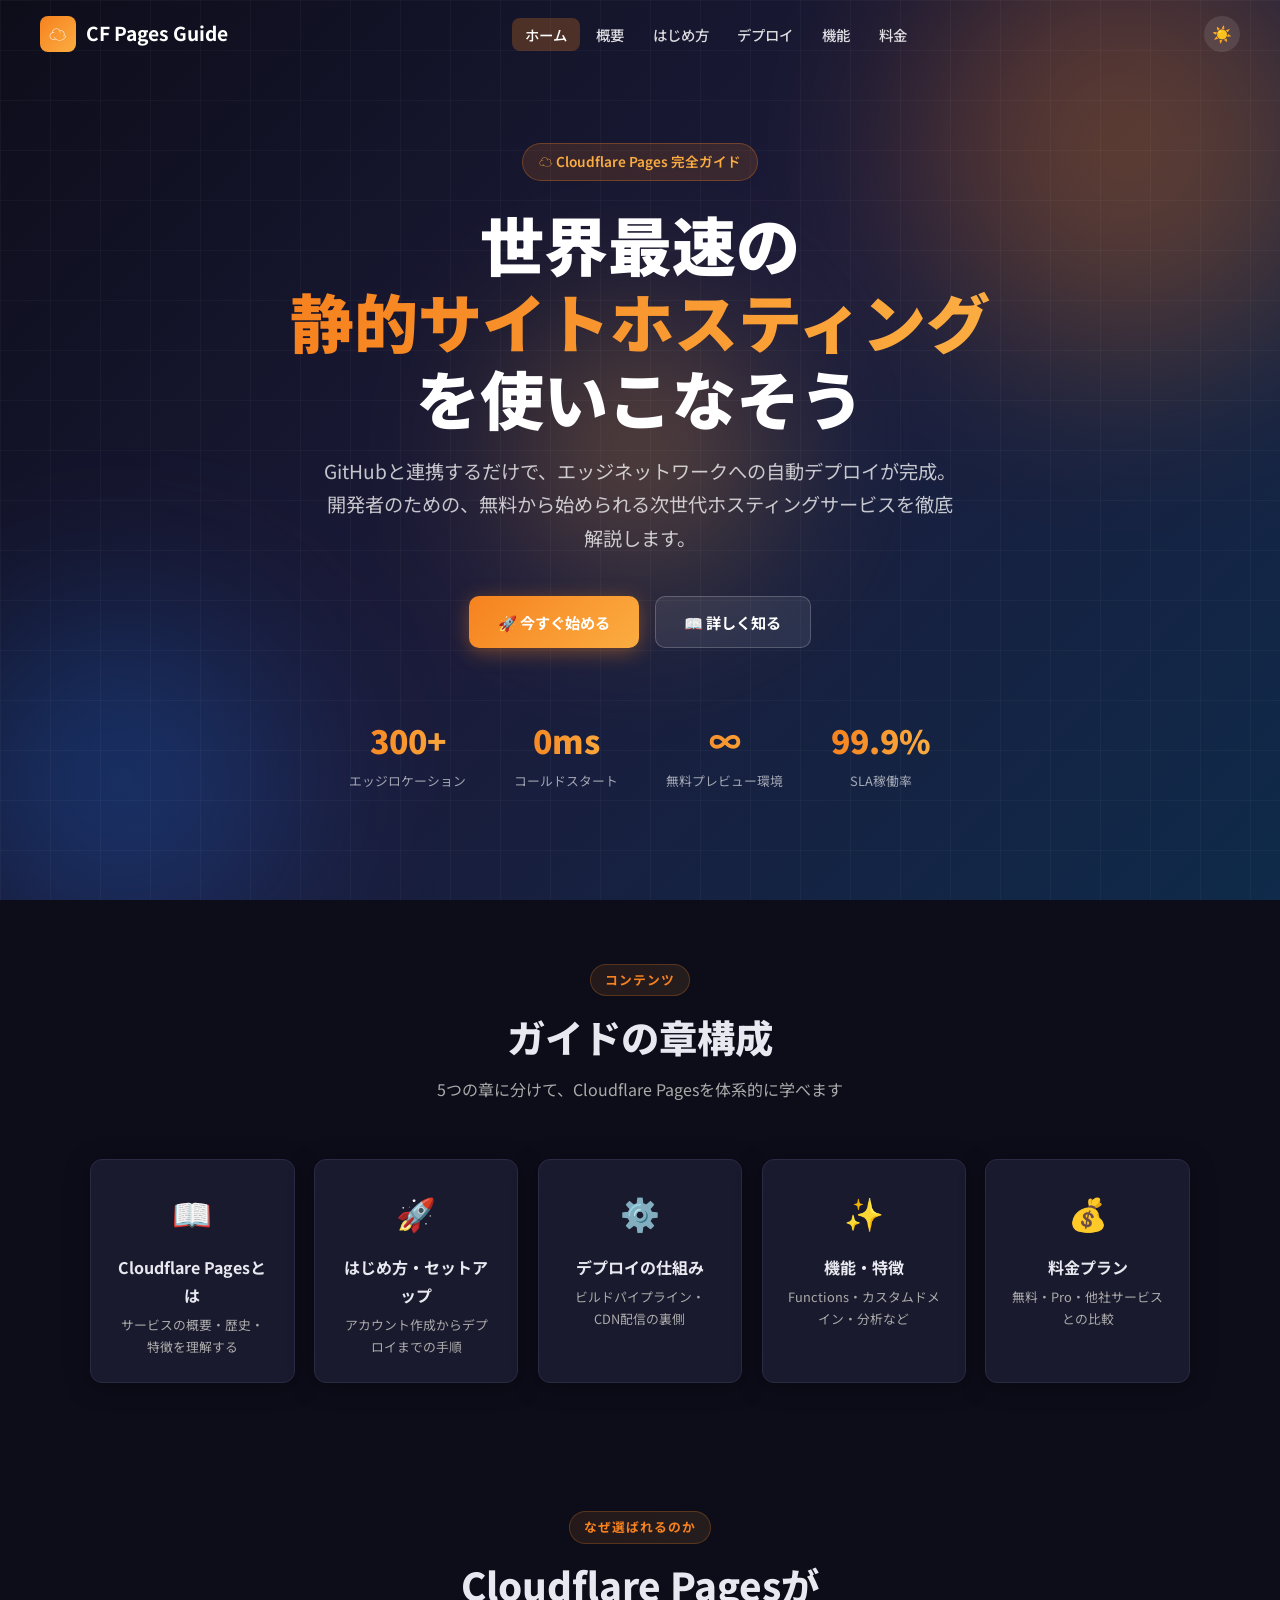
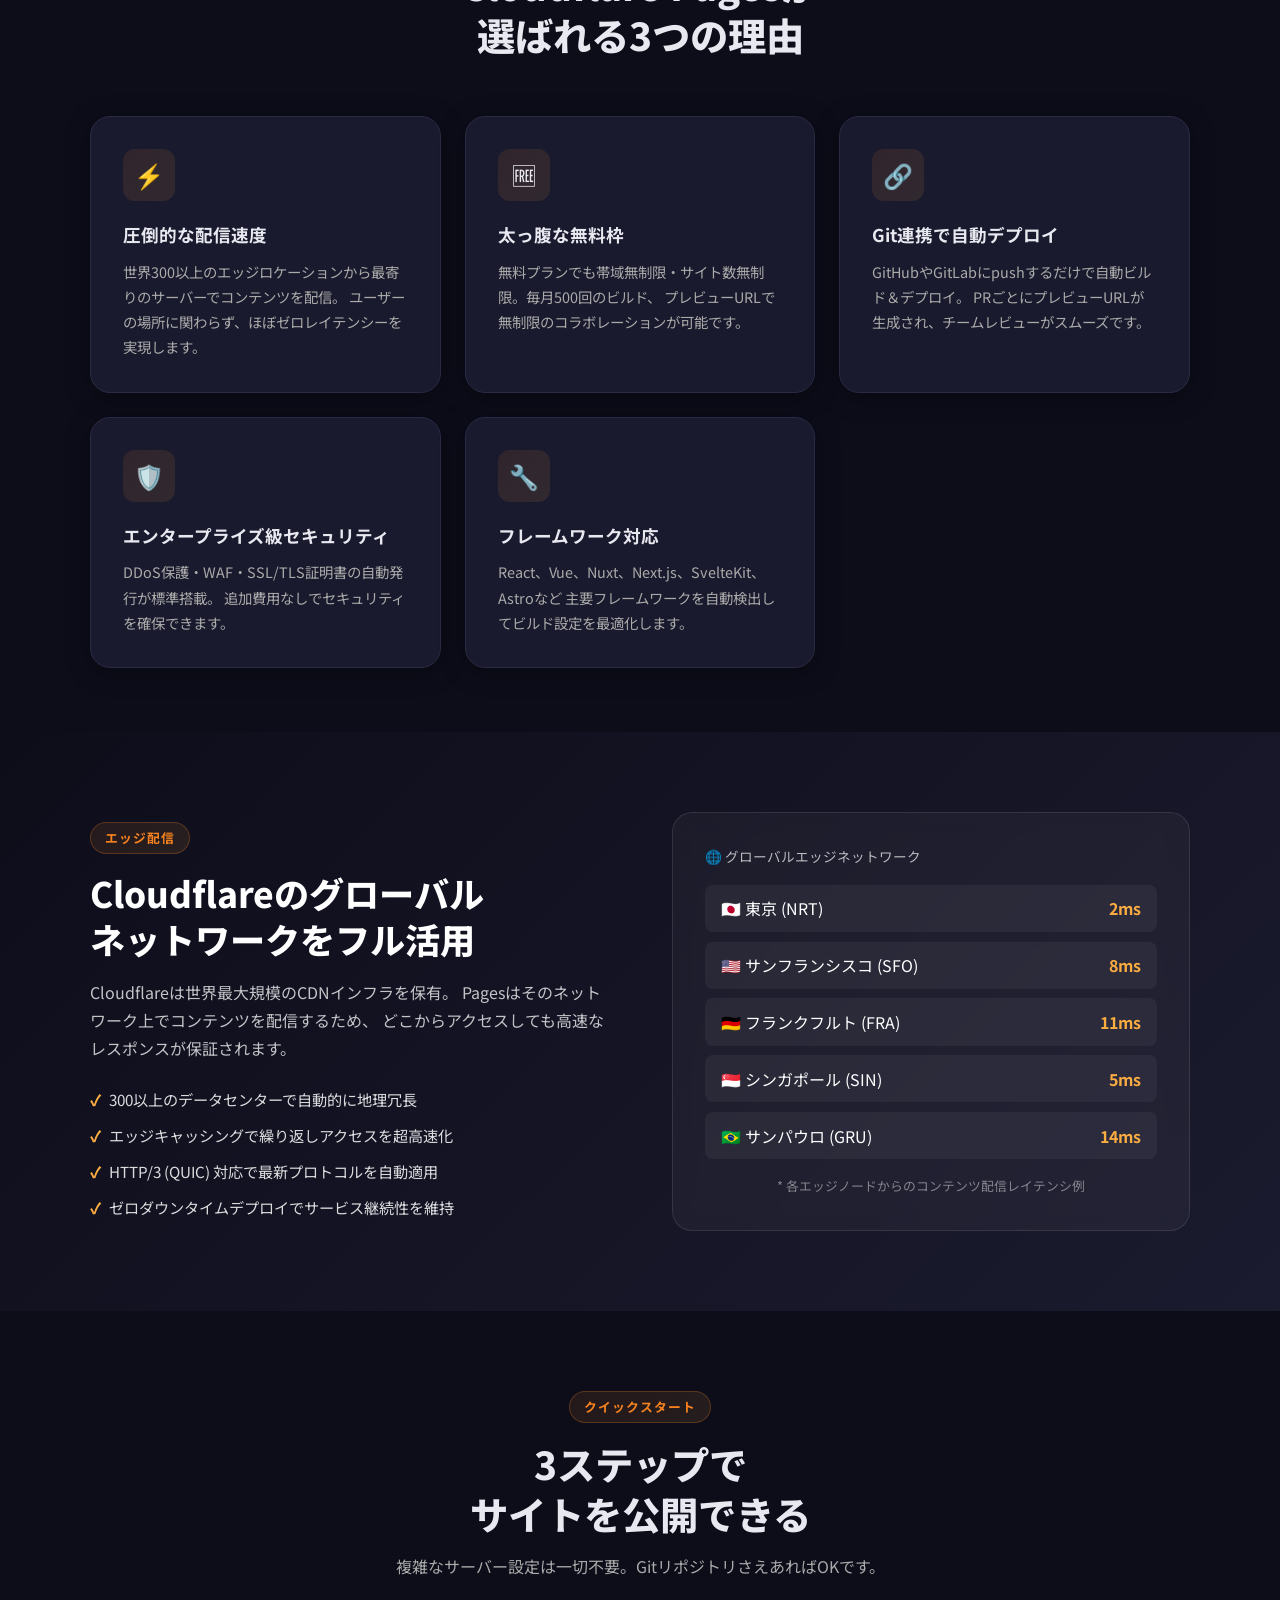
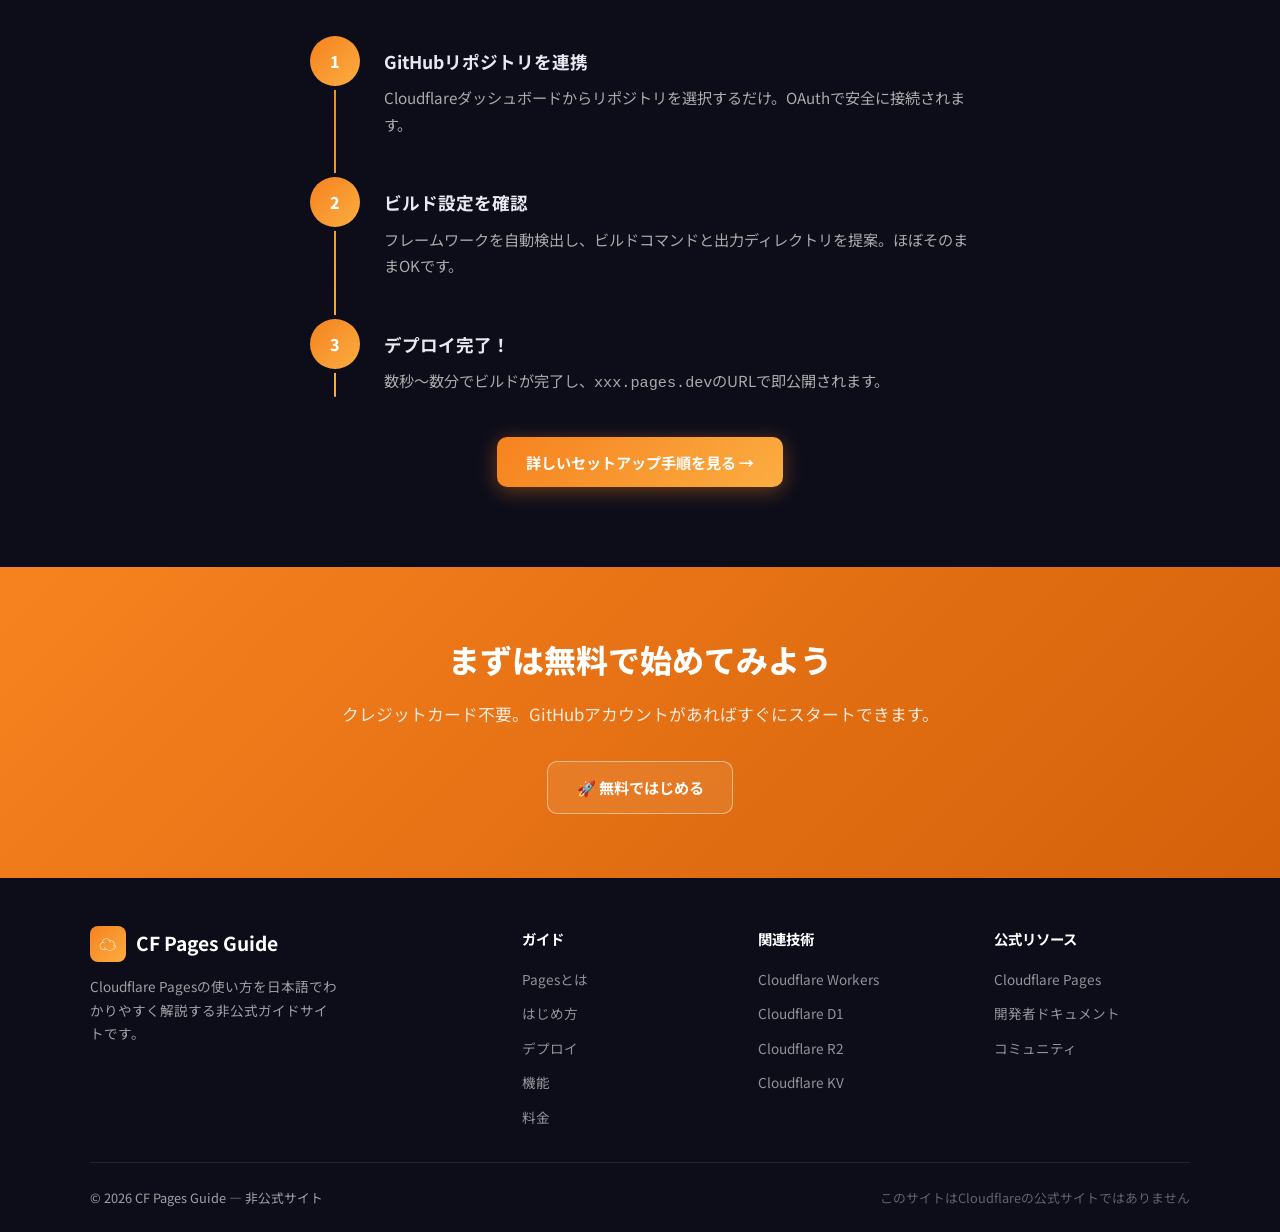
==== commit 31e63675: "Add Cloudflare Pages Japanese guide site (© 2026)" ====
--- a/index.html
+++ b/index.html
@@ -337,7 +337,7 @@
       </div>
     </div>
     <div class="footer-bottom">
-      <span>© 2024 CF Pages Guide — 非公式サイト</span>
+      <span>© 2026 CF Pages Guide — 非公式サイト</span>
       <span class="footer-note">このサイトはCloudflareの公式サイトではありません</span>
     </div>
   </div>
